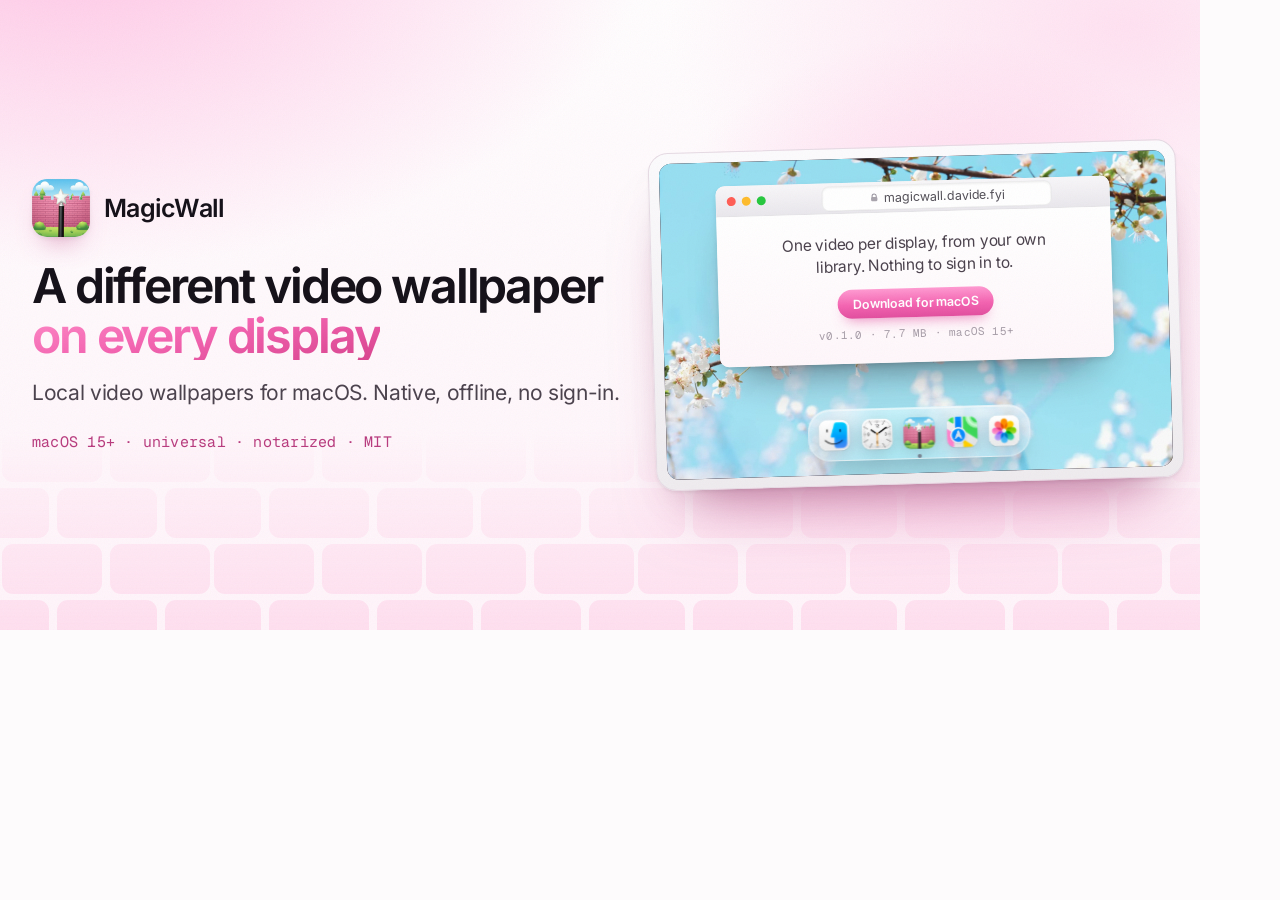
==== site/tools/og.html @ 646cb4cf "site: add the MagicWall landing page (static, Vercel-ready) A self-contained static one-pager for ma" ====
<!doctype html>
<html lang="en">
<head>
<meta charset="utf-8">
<title>MagicWall — social card</title>
<!--
  Rendered by tools/og.sh with headless Chrome at 1200×630.
  Only committed assets are used: ../assets/icon/*.png, ../assets/dock/*.png and
  ../assets/media/wallpaper-poster.jpg (the cherry-blossom still). No network.
  Keep the type large: the card is also read at ~500px wide.
-->
<style>
  @font-face {
    font-family: "Inter";
    src: url("../assets/font/inter-latin-var.woff2") format("woff2");
    font-weight: 100 900;
    font-display: block;
  }
  @font-face {
    font-family: "Geist Mono";
    src: url("../assets/font/geist-mono-latin-var.woff2") format("woff2");
    font-weight: 100 900;
    font-display: block;
  }
  * { margin: 0; padding: 0; box-sizing: border-box; }
  html, body { width: 1200px; height: 630px; overflow: hidden; }
  body {
    position: relative;
    font-family: "Inter", -apple-system, sans-serif;
    color: #16121a;
    background: #fdfbfc;
    -webkit-font-smoothing: antialiased;
  }

  /* ── background: pink wash, bricks from the icon, film grain ────────── */
  .wash {
    position: absolute;
    inset: 0;
    background:
      radial-gradient(78% 88% at 6% -12%, rgba(255, 150, 208, 0.55), rgba(255, 150, 208, 0) 62%),
      radial-gradient(58% 68% at 94% 4%, rgba(255, 214, 236, 0.7), rgba(255, 214, 236, 0) 66%),
      linear-gradient(180deg, #fffdfe 0%, #fff4fa 100%);
  }
  .bricks {
    position: absolute;
    inset: auto 0 0 0;
    height: 200px;
    opacity: 0.62;
    background-image: url("data:image/svg+xml,%3Csvg xmlns='http://www.w3.org/2000/svg' width='212' height='112'%3E%3Cg fill='%23ffd3e9'%3E%3Crect x='2' y='2' width='100' height='50' rx='11'/%3E%3Crect x='110' y='2' width='100' height='50' rx='11'/%3E%3Crect x='-51' y='58' width='100' height='50' rx='11'/%3E%3Crect x='57' y='58' width='100' height='50' rx='11'/%3E%3Crect x='165' y='58' width='100' height='50' rx='11'/%3E%3C/g%3E%3C/svg%3E");
    background-size: 212px 112px;
    -webkit-mask-image: linear-gradient(180deg, transparent 0%, rgba(0, 0, 0, 0.5) 45%, #000 100%);
    mask-image: linear-gradient(180deg, transparent 0%, rgba(0, 0, 0, 0.5) 45%, #000 100%);
  }
  .grain {
    position: absolute;
    inset: 0;
    opacity: 0.05;
    mix-blend-mode: multiply;
    background-image: url("data:image/svg+xml,%3Csvg xmlns='http://www.w3.org/2000/svg' width='140' height='140'%3E%3Cfilter id='n'%3E%3CfeTurbulence type='fractalNoise' baseFrequency='0.85' numOctaves='3' stitchTiles='stitch'/%3E%3C/filter%3E%3Crect width='140' height='140' filter='url(%23n)'/%3E%3C/svg%3E");
  }
  /* soft pink bloom behind the screen mockup */
  .glow {
    position: absolute;
    top: 50%;
    right: -50px;
    width: 620px;
    height: 560px;
    translate: 0 -50%;
    background: radial-gradient(closest-side, rgba(255, 149, 205, 0.38), rgba(255, 149, 205, 0) 100%);
  }

  /* ── two columns ───────────────────────────────────────────────────── */
  .content {
    position: relative;
    display: flex;
    align-items: center;
    gap: 24px;
    height: 100%;
    padding: 0 32px;
  }
  .left { width: 596px; flex: none; }
  .right { flex: 1; display: grid; place-items: center; }

  /* ── left column: brand, headline, sub, spec line ──────────────────── */
  .brand { display: flex; align-items: center; gap: 14px; margin-bottom: 24px; }
  .brand img {
    width: 58px;
    height: 58px;
    border-radius: 15px;
    box-shadow: 0 16px 28px -16px rgba(185, 60, 127, 0.7), 0 2px 4px rgba(23, 19, 25, 0.06);
  }
  .brand span { font-size: 25px; font-weight: 600; letter-spacing: -0.03em; }

  h1 {
    font-size: 48px;
    line-height: 1.03;
    letter-spacing: -0.045em;
    font-weight: 640;
  }
  /* like the hero: the highlighted phrase is one unbreakable block, so it
     always lands on its own line under "A different video wallpaper" */
  h1 em {
    display: inline-block;
    font-style: normal;
    background-image: linear-gradient(168deg, #ff8cc9 0%, #f465b2 46%, #d9448f 100%);
    -webkit-background-clip: text;
    background-clip: text;
    color: transparent;
  }
  .sub {
    margin-top: 18px;
    font-size: 21px;
    line-height: 1.4;
    letter-spacing: -0.015em;
    color: #4c434e;
  }
  .spec {
    margin-top: 24px;
    font-family: "Geist Mono", monospace;
    font-size: 15px;
    letter-spacing: 0.015em;
    color: #b93c7f;
  }

  /* ── right column: the Mac screen mockup ───────────────────────────── */
  .screen {
    width: 528px;
    padding: 10px;
    border-radius: 20px;
    background: linear-gradient(180deg, #fcfbfd 0%, #efecef 100%);
    border: 1px solid #e6dbe4;
    box-shadow:
      0 2px 3px rgba(23, 19, 25, 0.05),
      0 46px 66px -34px rgba(185, 60, 127, 0.55),
      0 20px 44px -32px rgba(23, 19, 25, 0.5);
    transform: rotate(-1.6deg);
  }
  .glass {
    position: relative;
    aspect-ratio: 16 / 10;
    border-radius: 12px;
    overflow: hidden;
    background: #2a2130;
  }
  .wall {
    position: absolute;
    inset: 0;
    width: 100%;
    height: 100%;
    object-fit: cover;
  }

  /* fake Safari window, same anatomy as the hero on the page */
  .browser {
    position: relative;
    z-index: 2;
    width: 78%;
    margin: 24px auto 0;
    border-radius: 9px;
    overflow: hidden;
    background: #ffffff;
    box-shadow:
      0 26px 44px -22px rgba(23, 19, 25, 0.55),
      0 3px 8px -4px rgba(23, 19, 25, 0.3);
  }
  .chrome {
    display: flex;
    align-items: center;
    gap: 9px;
    height: 31px;
    padding: 0 11px;
    background: linear-gradient(180deg, #f8f7f9 0%, #eae8ed 100%);
    border-bottom: 1px solid rgba(23, 19, 25, 0.08);
    color: #7c7883;
  }
  .lights { display: flex; gap: 6px; }
  .lights i { width: 9px; height: 9px; border-radius: 50%; }
  .lights i:nth-child(1) { background: #ff5f57; }
  .lights i:nth-child(2) { background: #febc2e; }
  .lights i:nth-child(3) { background: #28c840; }
  .url {
    display: flex;
    align-items: center;
    justify-content: center;
    gap: 5px;
    flex: 1;
    max-width: 230px;
    margin-inline: auto;
    padding: 4px 10px;
    border-radius: 7px;
    background: #ffffff;
    border: 1px solid rgba(23, 19, 25, 0.07);
    box-shadow: inset 0 1px 2px rgba(23, 19, 25, 0.05);
    font-size: 12.5px;
    letter-spacing: -0.005em;
    color: #55525a;
    white-space: nowrap;
  }
  .url svg { flex: none; color: #9a96a0; }

  .page {
    display: grid;
    justify-items: center;
    gap: 9px;
    padding: 20px 22px 22px;
    text-align: center;
    background: linear-gradient(180deg, #ffffff 0%, #fff7fb 100%);
  }
  .page-lede {
    max-width: 30ch;
    font-size: 15.5px;
    line-height: 1.45;
    letter-spacing: -0.015em;
    color: #4c434e;
  }
  .page-cta {
    margin-top: 2px;
    padding: 7px 15px;
    border-radius: 999px;
    background: linear-gradient(180deg, #ff9bd2 0%, #f465b2 55%, #e24f9f 100%);
    color: #ffffff;
    font-size: 12.5px;
    font-weight: 600;
    letter-spacing: -0.01em;
    box-shadow: 0 8px 14px -8px rgba(226, 79, 159, 0.8);
  }
  .page-note {
    font-family: "Geist Mono", monospace;
    font-size: 11px;
    letter-spacing: 0.02em;
    color: #a89ea9;
  }

  /* dock — the same light frosted glass as .dock-bg on the live page */
  .dock {
    --dock-icon: 38px;
    --dock-pad: calc(var(--dock-icon) * 0.16);
    position: absolute;
    z-index: 3;
    left: 50%;
    bottom: 14px;
    translate: -50% 0;
    display: flex;
    align-items: flex-end;
    padding: var(--dock-pad);
    gap: calc(var(--dock-icon) * 0.12);
    border-radius: 22px;
    background: linear-gradient(180deg, rgba(255, 255, 255, 0.52) 0%, rgba(255, 255, 255, 0.3) 100%);
    border: 1px solid rgba(255, 255, 255, 0.55);
    backdrop-filter: blur(24px) saturate(1.8);
    -webkit-backdrop-filter: blur(24px) saturate(1.8);
    box-shadow: 0 18px 40px -18px rgba(23, 19, 25, 0.45),
      inset 0 1px 0 rgba(255, 255, 255, 0.6);
  }
  .dock img {
    display: block;
    width: var(--dock-icon);
    height: var(--dock-icon);
    object-fit: contain;
    filter: drop-shadow(0 5px 10px rgba(23, 19, 25, 0.22));
  }
  /* the Tahoe icons ship with ~8.6% transparent margin, the app icon is
     full-bleed — scaled so all five tiles match, exactly as on the site */
  .dock .main { position: relative; }
  .dock .main img { scale: 0.828; }
  .dock .main::after {
    content: "";
    position: absolute;
    left: 50%;
    bottom: -6px;
    translate: -50% 0;
    width: 4px;
    height: 4px;
    border-radius: 50%;
    background: rgba(96, 88, 102, 0.7);
  }
</style>
</head>
<body>
  <div class="wash"></div>
  <div class="glow"></div>
  <div class="bricks"></div>

  <div class="content">
    <div class="left">
      <div class="brand">
        <img src="../assets/icon/icon-192.png" alt="">
        <span>MagicWall</span>
      </div>
      <h1>A different video wallpaper <em>on every display</em></h1>
      <p class="sub">Local video wallpapers for macOS. Native, offline, no sign-in.</p>
      <p class="spec">macOS 15+ · universal · notarized · MIT</p>
    </div>

    <div class="right">
      <div class="screen">
        <div class="glass">
          <img class="wall" src="../assets/media/wallpaper-poster.jpg" alt="">

          <div class="browser">
            <div class="chrome">
              <span class="lights"><i></i><i></i><i></i></span>
              <span class="url">
                <svg viewBox="0 0 16 16" width="11" height="11" aria-hidden="true"><path d="M5 7V5.6a3 3 0 0 1 6 0V7" fill="none" stroke="currentColor" stroke-width="1.5" stroke-linecap="round"/><rect x="3.4" y="7" width="9.2" height="6.2" rx="1.8" fill="currentColor" opacity=".85"/></svg>
                magicwall.davide.fyi
              </span>
            </div>
            <div class="page">
              <p class="page-lede">One video per display, from your own library. Nothing to sign in to.</p>
              <span class="page-cta">Download for macOS</span>
              <span class="page-note">v0.1.0 · 7.7 MB · macOS 15+</span>
            </div>
          </div>

          <div class="dock">
            <img src="../assets/dock/finder_tahoe.png" alt="">
            <img src="../assets/dock/clock_tahoe.png" alt="">
            <span class="main"><img src="../assets/icon/icon-192.png" alt=""></span>
            <img src="../assets/dock/maps_tahoe.png" alt="">
            <img src="../assets/dock/photos_tahoe.png" alt="">
          </div>
        </div>
      </div>
    </div>
  </div>

  <div class="grain"></div>
</body>
</html>
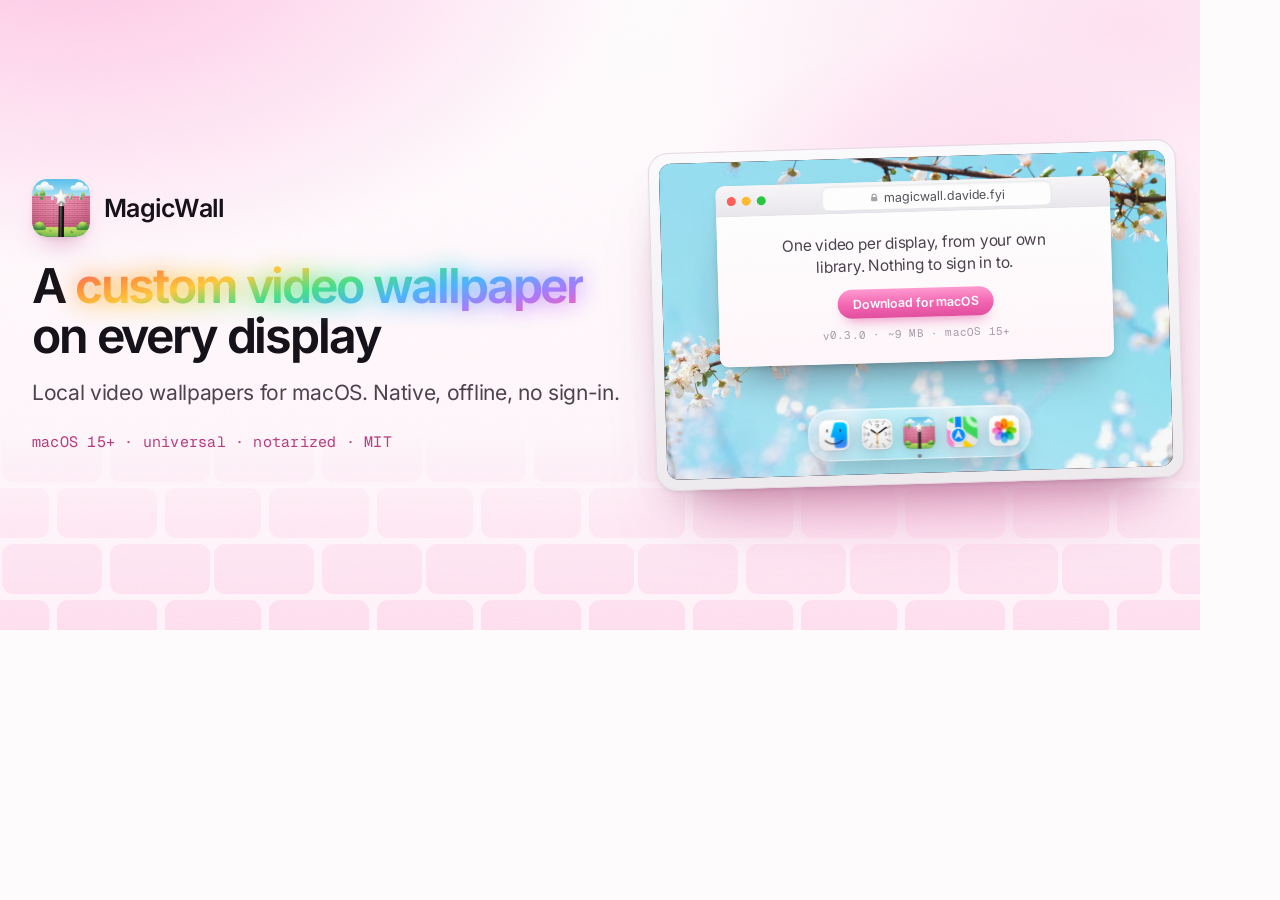
==== commit 758bcb51: "Release v0.3.0" ====
--- a/site/tools/og.html
+++ b/site/tools/og.html
@@ -23,6 +23,28 @@
     font-display: block;
   }
   * { margin: 0; padding: 0; box-sizing: border-box; }
+
+  /* neon halo: a blurred static copy of the phrase carrying the same rainbow
+     gradient as the crisp <em>, painted behind it (z-index: -1 + isolation).
+     No animation — the card is a screenshot, so the gradient stays at 0. */
+  .grad-wrap {
+    position: relative;
+    display: inline-block;
+    isolation: isolate;
+  }
+  .grad-glow {
+    position: absolute;
+    inset: 0;
+    z-index: -1;
+    pointer-events: none;
+    background-image: linear-gradient(168deg, #ff5db1 0%, #ff8a3d 16%, #ffc93c 32%, #46e08a 50%, #4db5ff 66%, #a97bff 83%, #ff5db1 100%);
+    -webkit-background-clip: text;
+    background-clip: text;
+    color: transparent;
+    filter: blur(12px) saturate(1.35);
+    opacity: 0.95;
+  }
+
   html, body { width: 1200px; height: 630px; overflow: hidden; }
   body {
     position: relative;
@@ -98,11 +120,20 @@
     font-weight: 640;
   }
   /* like the hero: the highlighted phrase is one unbreakable block, so it
-     always lands on its own line under "A different video wallpaper" */
+     always lands on its own line under "A custom video wallpaper" */
   h1 em {
     display: inline-block;
     font-style: normal;
-    background-image: linear-gradient(168deg, #ff8cc9 0%, #f465b2 46%, #d9448f 100%);
+    background-image: linear-gradient(
+      168deg,
+      #ff5db1 0%,
+      #ff8a3d 16%,
+      #ffc93c 32%,
+      #46e08a 50%,
+      #4db5ff 66%,
+      #a97bff 83%,
+      #ff5db1 100%
+    );
     -webkit-background-clip: text;
     background-clip: text;
     color: transparent;
@@ -287,7 +318,7 @@
         <img src="../assets/icon/icon-192.png" alt="">
         <span>MagicWall</span>
       </div>
-      <h1>A different video wallpaper <em>on every display</em></h1>
+      <h1>A <span class="grad-wrap"><span class="grad-glow" aria-hidden="true">custom video wallpaper</span><em>custom video wallpaper</em></span> on every display</h1>
       <p class="sub">Local video wallpapers for macOS. Native, offline, no sign-in.</p>
       <p class="spec">macOS 15+ · universal · notarized · MIT</p>
     </div>
@@ -308,7 +339,7 @@
             <div class="page">
               <p class="page-lede">One video per display, from your own library. Nothing to sign in to.</p>
               <span class="page-cta">Download for macOS</span>
-              <span class="page-note">v0.1.0 · 7.7 MB · macOS 15+</span>
+              <span class="page-note">v0.3.0 · ~9 MB · macOS 15+</span>
             </div>
           </div>
 
